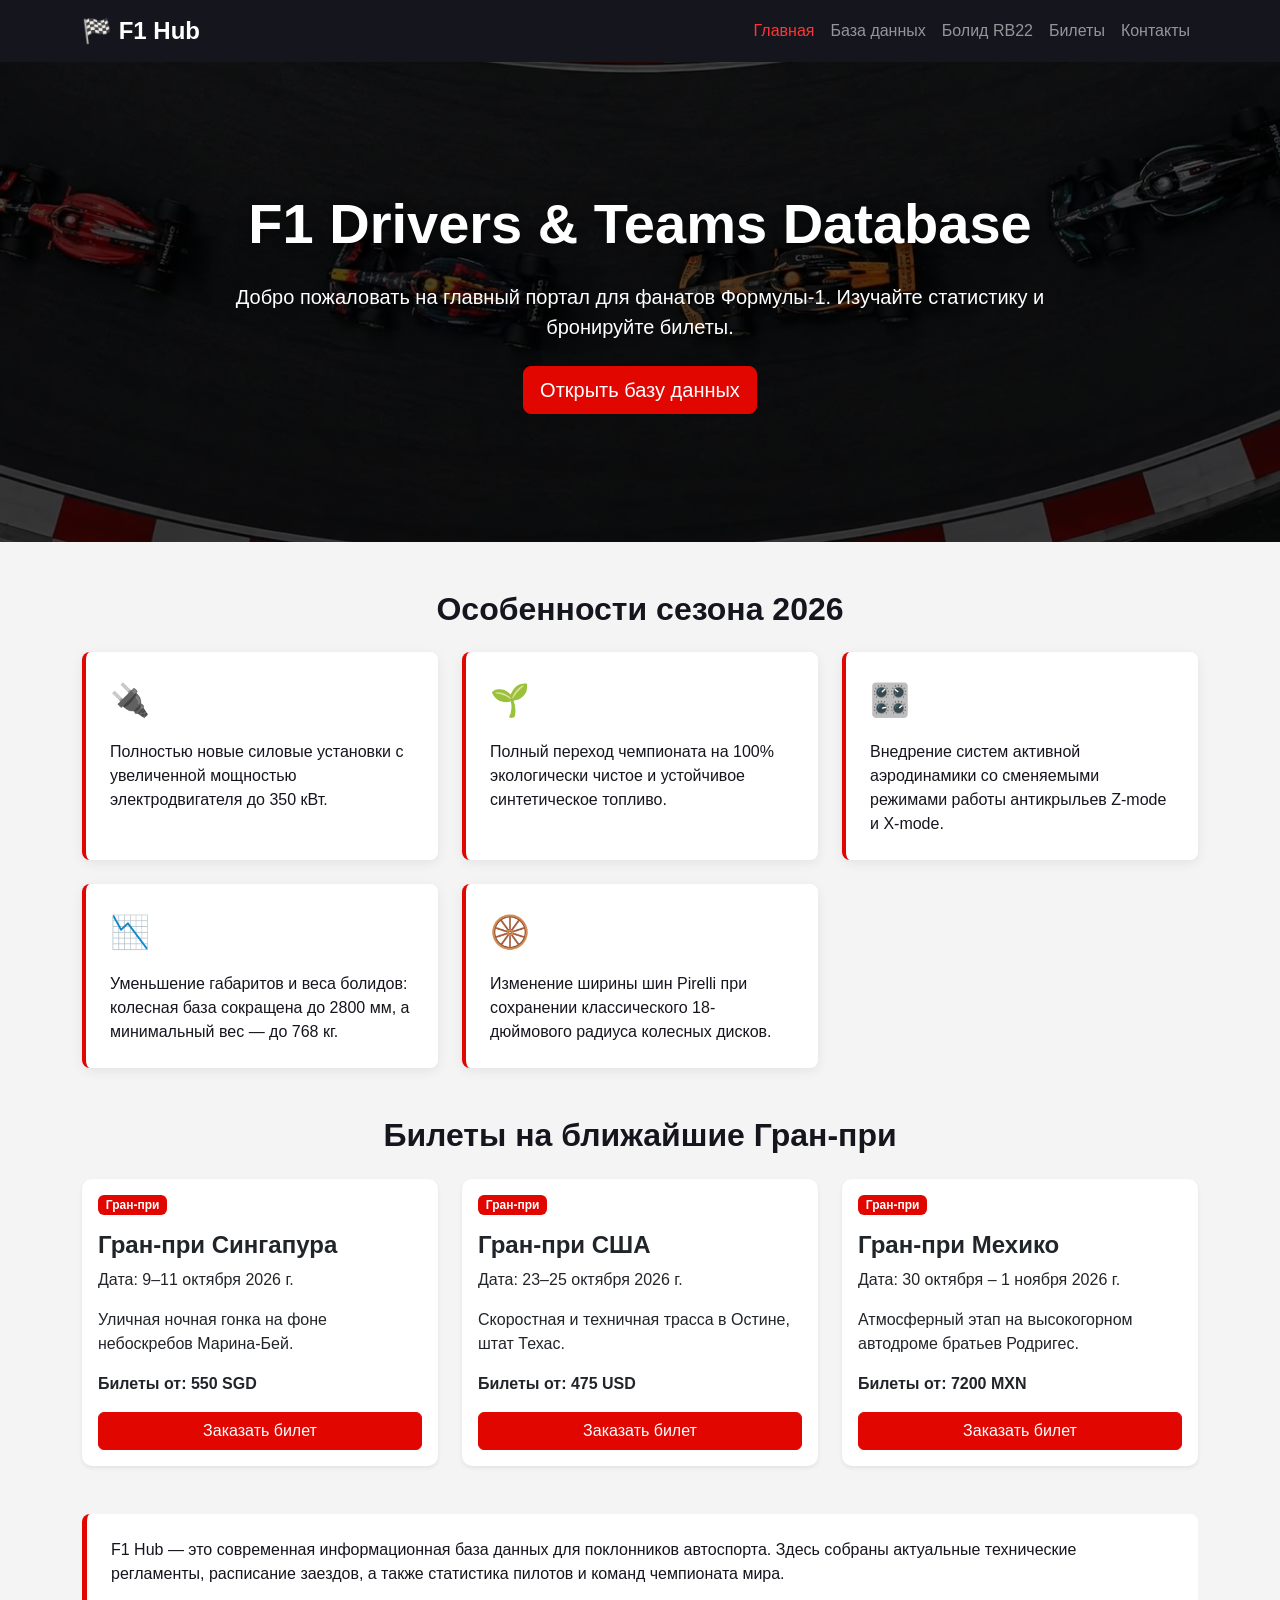
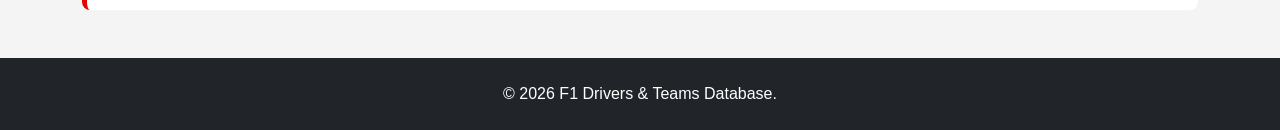
==== index.html @ 5557ce78 "feat: create Bootstrap grid homepage" ====
<!DOCTYPE html>
<html lang="ru">
<head>
    <meta charset="UTF-8">
    <meta name="viewport" content="width=device-width, initial-scale=1.0">
    <meta name="description" content="Главный портал для фанатов Формулы-1. База данных пилотов, команд и заказ билетов.">
    <title>F1 Drivers & Teams Database</title>
    <link href="https://cdn.jsdelivr.net/npm/bootstrap@5.3.8/dist/css/bootstrap.min.css" rel="stylesheet">
    <link rel="stylesheet" href="css/custom.css">
</head>
<body>

<header>
    <nav class="navbar navbar-expand-lg navbar-dark bg-dark">
        <div class="container">
            <a class="navbar-brand fw-bold" href="index.html">🏁 F1 Hub</a>
            <button class="navbar-toggler" type="button" data-bs-toggle="collapse" data-bs-target="#mainNavbar" aria-controls="mainNavbar" aria-expanded="false" aria-label="Открыть меню">
                <span class="navbar-toggler-icon"></span>
            </button>
            <div class="collapse navbar-collapse" id="mainNavbar">
                <ul class="navbar-nav ms-auto">
                    <li class="nav-item"><a class="nav-link active" aria-current="page" href="index.html">Главная</a></li>
                    <li class="nav-item"><a class="nav-link" href="catalog.html">База данных</a></li>
                    <li class="nav-item"><a class="nav-link" href="product.html">Болид RB22</a></li>
                    <li class="nav-item"><a class="nav-link" href="order.html">Билеты</a></li>
                    <li class="nav-item"><a class="nav-link" href="contacts.html">Контакты</a></li>
                </ul>
            </div>
        </div>
    </nav>
</header>

<main>
    <section class="hero d-flex align-items-center text-center text-white">
        <div class="container">
            <div class="row justify-content-center">
                <div class="col-12 col-lg-9">
                    <h1 class="display-4 fw-bold mb-4">F1 Drivers & Teams Database</h1>
                    <p class="lead mb-4">Добро пожаловать на главный портал для фанатов Формулы-1. Изучайте статистику и бронируйте билеты.</p>
                    <a href="catalog.html" class="btn btn-danger btn-lg">Открыть базу данных</a>
                </div>
            </div>
        </div>
    </section>

    <section class="container my-5" id="features">
        <h2 class="text-center fw-bold mb-4">Особенности сезона 2026</h2>
        <div class="row g-4">
            <div class="col-12 col-md-6 col-lg-4">
                <div class="feature-card p-4 h-100">
                    <div class="fs-2 mb-3">🔌</div>
                    <p>Полностью новые силовые установки с увеличенной мощностью электродвигателя до 350 кВт.</p>
                </div>
            </div>
            <div class="col-12 col-md-6 col-lg-4">
                <div class="feature-card p-4 h-100">
                    <div class="fs-2 mb-3">🌱</div>
                    <p>Полный переход чемпионата на 100% экологически чистое и устойчивое синтетическое топливо.</p>
                </div>
            </div>
            <div class="col-12 col-md-6 col-lg-4">
                <div class="feature-card p-4 h-100">
                    <div class="fs-2 mb-3">🎛️</div>
                    <p>Внедрение систем активной аэродинамики со сменяемыми режимами работы антикрыльев Z-mode и X-mode.</p>
                </div>
            </div>
            <div class="col-12 col-md-6 col-lg-4">
                <div class="feature-card p-4 h-100">
                    <div class="fs-2 mb-3">📉</div>
                    <p>Уменьшение габаритов и веса болидов: колесная база сокращена до 2800 мм, а минимальный вес — до 768 кг.</p>
                </div>
            </div>
            <div class="col-12 col-md-6 col-lg-4">
                <div class="feature-card p-4 h-100">
                    <div class="fs-2 mb-3">🛞</div>
                    <p>Изменение ширины шин Pirelli при сохранении классического 18-дюймового радиуса колесных дисков.</p>
                </div>
            </div>
        </div>
    </section>

    <section class="container my-5" id="popular">
        <h2 class="text-center fw-bold mb-4">Билеты на ближайшие Гран-при</h2>
        <div class="row g-4">
            <div class="col-12 col-md-6 col-lg-4">
                <article class="card h-100 shadow-sm">
                    <div class="card-body d-flex flex-column">
                        <span class="badge bg-danger align-self-start mb-3">Гран-при</span>
                        <h3 class="card-title h4">Гран-при Сингапура</h3>
                        <p class="card-text">Дата: 9–11 октября 2026 г.</p>
                        <p class="card-text">Уличная ночная гонка на фоне небоскребов Марина-Бей.</p>
                        <p class="fw-bold mt-auto">Билеты от: 550 SGD</p>
                        <a href="order.html" class="btn btn-danger">Заказать билет</a>
                    </div>
                </article>
            </div>

            <div class="col-12 col-md-6 col-lg-4">
                <article class="card h-100 shadow-sm">
                    <div class="card-body d-flex flex-column">
                        <span class="badge bg-danger align-self-start mb-3">Гран-при</span>
                        <h3 class="card-title h4">Гран-при США</h3>
                        <p class="card-text">Дата: 23–25 октября 2026 г.</p>
                        <p class="card-text">Скоростная и техничная трасса в Остине, штат Техас.</p>
                        <p class="fw-bold mt-auto">Билеты от: 475 USD</p>
                        <a href="order.html" class="btn btn-danger">Заказать билет</a>
                    </div>
                </article>
            </div>

            <div class="col-12 col-md-6 col-lg-4">
                <article class="card h-100 shadow-sm">
                    <div class="card-body d-flex flex-column">
                        <span class="badge bg-danger align-self-start mb-3">Гран-при</span>
                        <h3 class="card-title h4">Гран-при Мехико</h3>
                        <p class="card-text">Дата: 30 октября – 1 ноября 2026 г.</p>
                        <p class="card-text">Атмосферный этап на высокогорном автодроме братьев Родригес.</p>
                        <p class="fw-bold mt-auto">Билеты от: 7200 MXN</p>
                        <a href="order.html" class="btn btn-danger">Заказать билет</a>
                    </div>
                </article>
            </div>
        </div>
    </section>

    <aside class="container my-5">
        <div class="info-block p-4">
            <p class="mb-0">F1 Hub — это современная информационная база данных для поклонников автоспорта. Здесь собраны актуальные технические регламенты, расписание заездов, а также статистика пилотов и команд чемпионата мира.</p>
        </div>
    </aside>
</main>

<footer class="bg-dark text-white text-center py-4">
    <div class="container">
        <p class="mb-0">&copy; 2026 F1 Drivers & Teams Database.</p>
    </div>
</footer>

<script src="https://cdn.jsdelivr.net/npm/bootstrap@5.3.8/dist/js/bootstrap.bundle.min.js"></script>
</body>
</html>
---- css/custom.css ----
:root {
    --f1-red: #e10600;
    --f1-dark: #15151e;
    --f1-light: #f4f4f4;
}

body {
    background-color: var(--f1-light);
    color: var(--f1-dark);
    font-family: Arial, Helvetica, sans-serif;
}

.navbar {
    background-color: var(--f1-dark) !important;
}

.navbar-brand {
    font-size: 1.5rem;
}

.nav-link {
    transition: color 0.2s;
}

.nav-link:hover,
.nav-link.active {
    color: #ff3535 !important;
}

.hero {
    min-height: 480px;
    padding: 90px 0;
    background:
        linear-gradient(rgba(0, 0, 0, 0.65), rgba(0, 0, 0, 0.72)),
        url("../images/hero-bg.jpg") center / cover no-repeat;
}

.hero h1 {
    text-shadow: 0 3px 12px rgba(0, 0, 0, 0.5);
}

.btn-danger {
    background-color: var(--f1-red);
    border-color: var(--f1-red);
}

.btn-danger:hover {
    background-color: #b30500;
    border-color: #b30500;
}

.feature-card {
    background-color: #ffffff;
    border-left: 4px solid var(--f1-red);
    border-radius: 8px;
    box-shadow: 0 3px 12px rgba(0, 0, 0, 0.07);
    transition: transform 0.2s;
}

.feature-card:hover {
    transform: translateY(-4px);
}

.feature-card p {
    margin-bottom: 0;
}

.card {
    border: 0;
    border-radius: 10px;
    overflow: hidden;
}

.card-title {
    font-weight: 700;
}

.card .badge {
    background-color: var(--f1-red) !important;
}

.info-block {
    background-color: #ffffff;
    border-left: 5px solid var(--f1-red);
    border-radius: 8px;
}

footer {
    background-color: var(--f1-dark) !important;
}

@media (max-width: 767px) {
    .hero {
        min-height: 360px;
        padding: 65px 15px;
    }

    .hero h1 {
        font-size: 2rem;
    }
}
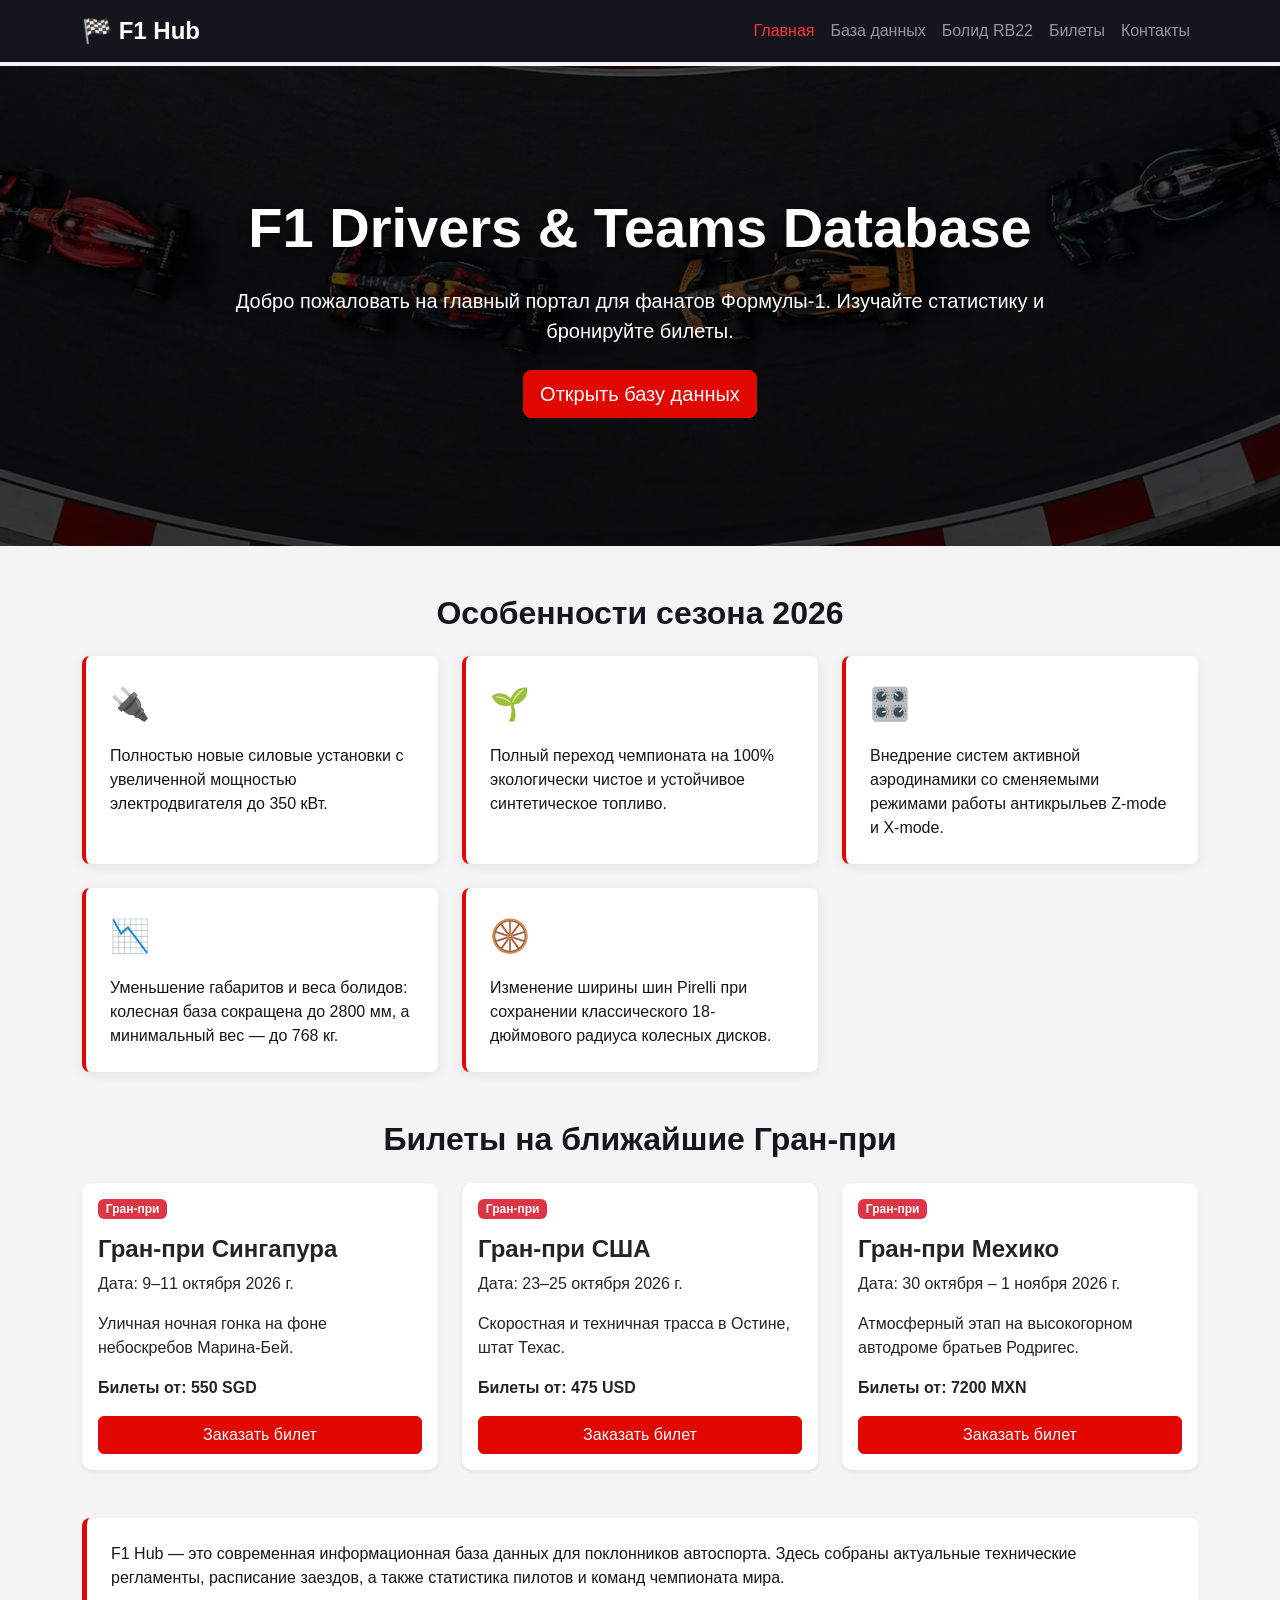
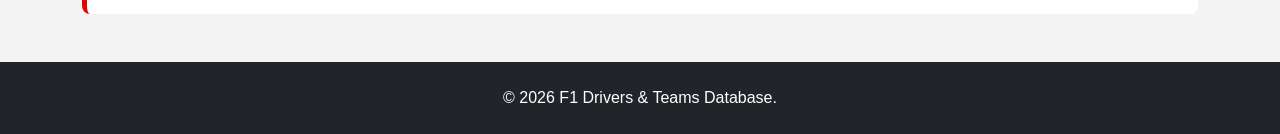
==== commit 126a4ddf: "feat: add Bootstrap components and pages" ====
--- a/index.html
+++ b/index.html
@@ -12,7 +12,7 @@
 <body>
 
 <header>
-    <nav class="navbar navbar-expand-lg navbar-dark bg-dark">
+    <nav class="navbar navbar-expand-lg navbar-dark bg-dark fixed-top">
         <div class="container">
             <a class="navbar-brand fw-bold" href="index.html">🏁 F1 Hub</a>
             <button class="navbar-toggler" type="button" data-bs-toggle="collapse" data-bs-target="#mainNavbar" aria-controls="mainNavbar" aria-expanded="false" aria-label="Открыть меню">
--- a/css/custom.css
+++ b/css/custom.css
@@ -76,10 +76,6 @@
     font-weight: 700;
 }
 
-.card .badge {
-    background-color: var(--f1-red) !important;
-}
-
 .info-block {
     background-color: #ffffff;
     border-left: 5px solid var(--f1-red);
@@ -100,3 +96,57 @@
         font-size: 2rem;
     }
 }
+
+.accordion-button:not(.collapsed) {
+    background-color: #e10600;
+    color: #ffffff;
+}
+
+.accordion-button:focus {
+    box-shadow: none;
+    border-color: #e10600;
+}
+
+.accordion-button:not(.collapsed)::after {
+    filter: brightness(0) invert(1);
+}
+
+
+html {
+    min-height: 100%;
+}
+
+body {
+    min-height: 100vh;
+    display: flex;
+    flex-direction: column;
+    padding-top: 66px;
+}
+
+main {
+    flex: 1 0 auto;
+}
+
+footer {
+    flex-shrink: 0;
+    width: 100%;
+    background-color: var(--f1-dark) !important;
+}
+
+.navbar.fixed-top {
+    z-index: 1030;
+}
+
+.breadcrumb a {
+    color: #e10600;
+    text-decoration: none;
+}
+
+.breadcrumb a:hover {
+    color: #b30500;
+    text-decoration: underline;
+}
+
+.breadcrumb-item.active {
+    color: #e10600;
+}
